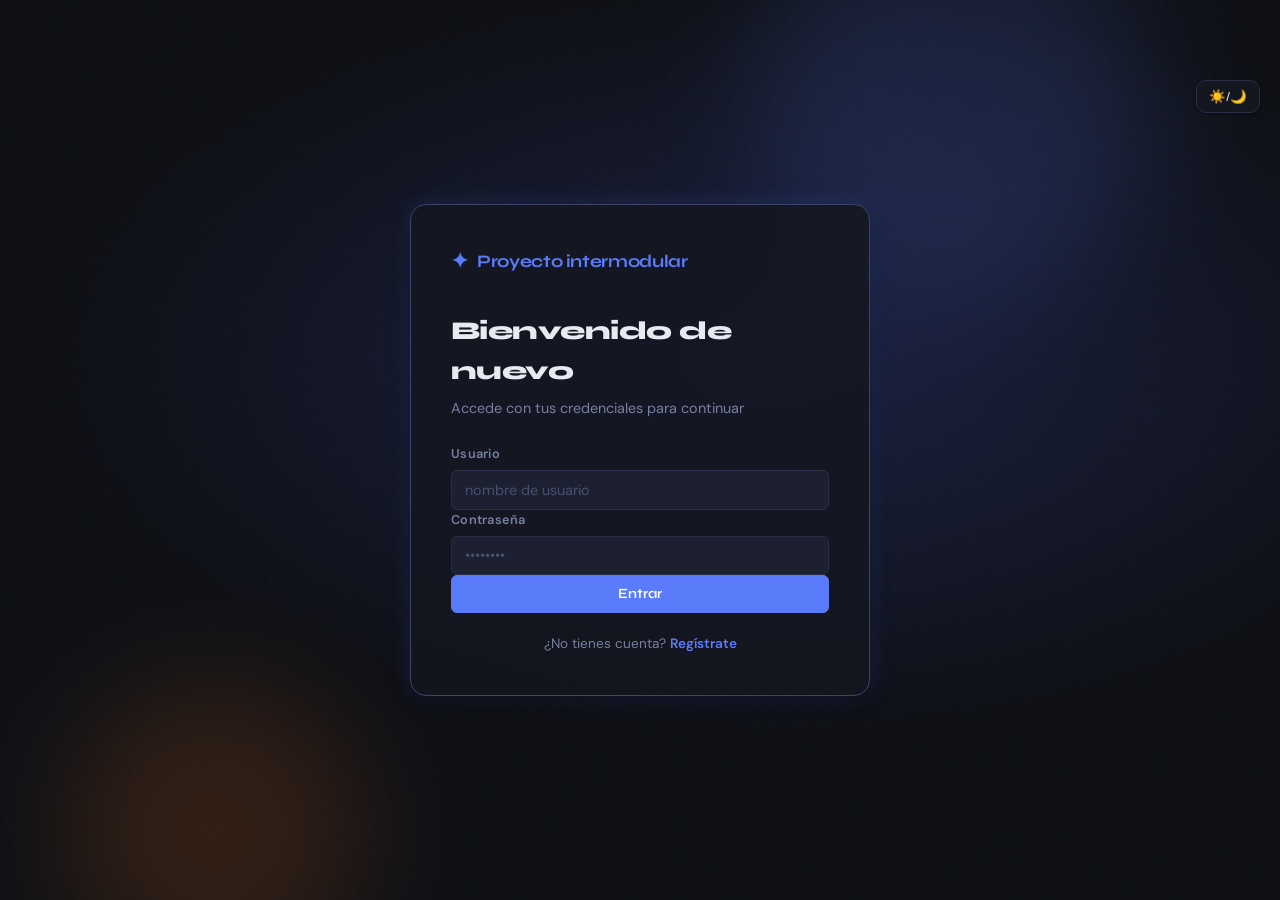
==== index.html @ 1cbaa4ee "Primer commit frontend" ====
<!DOCTYPE html>
<html lang="es">
<head>
    <meta charset="UTF-8">
    <meta name="viewport" content="width=device-width, initial-scale=1.0">
    <title>TodoList — Victor Rivera</title>
    <link rel="preconnect" href="https://fonts.googleapis.com">
    <link href="https://fonts.googleapis.com/css2?family=Syne:wght@400;600;700;800&family=DM+Sans:ital,opsz,wght@0,9..40,300;0,9..40,400;0,9..40,500;1,9..40,300&display=swap" rel="stylesheet">
    <link rel="stylesheet" href="styles.css">
</head>
<body>
<button id="btn-theme-toggle">☀️/🌙</button>

<!-- Toast notifications -->
<div id="toast-container" aria-live="polite"></div>

<!-- ═══════════════════════════ LOGIN / REGISTER VIEW ═══════════════════════════ -->
<main id="auth-view" class="view active-view">
    <div class="auth-bg">
        <div class="auth-noise"></div>
        <div class="auth-orb auth-orb--1"></div>
        <div class="auth-orb auth-orb--2"></div>
    </div>

    <div class="auth-panel">
        <div class="auth-brand">
            <span class="brand-icon">✦</span>
            <span class="brand-name">Proyecto intermodular</span>
        </div>

        <!-- LOGIN -->
        <div id="panel-login" class="auth-form-wrap">
            <h1>Bienvenido de nuevo</h1>
            <p class="auth-sub">Accede con tus credenciales para continuar</p>

            <div class="form-group">
                <label for="login-username">Usuario</label>
                <input type="text" id="login-username" placeholder="nombre de usuario" autocomplete="username">
            </div>
            <div class="form-group">
                <label for="login-password">Contraseña</label>
                <input type="password" id="login-password" placeholder="••••••••" autocomplete="current-password">
            </div>
            <button id="btn-login" class="btn btn-primary w-full">Entrar</button>

            <p class="auth-switch">¿No tienes cuenta? <a href="#" id="link-to-register">Regístrate</a></p>
        </div>

        <!-- REGISTER -->
        <div id="panel-register" class="auth-form-wrap hidden">
            <h1>Crear cuenta</h1>
            <p class="auth-sub">Únete y gestiona tus tareas</p>

            <div class="form-row">
                <div class="form-group">
                    <label for="reg-username">Usuario</label>
                    <input type="text" id="reg-username" placeholder="victor">
                </div>
                <div class="form-group">
                    <label for="reg-email">Email</label>
                    <input type="email" id="reg-email" placeholder="email@ejemplo.com">
                </div>
            </div>
            <div class="form-group">
                <label for="reg-fullname">Nombre completo</label>
                <input type="text" id="reg-fullname" placeholder="Victor Rivera">
            </div>
            <div class="form-group">
                <label for="reg-password">Contraseña</label>
                <input type="password" id="reg-password" placeholder="Mínimo 5 caracteres">
            </div>
            <button id="btn-register" class="btn btn-accent w-full">Crear cuenta</button>

            <p class="auth-switch">¿Ya tienes cuenta? <a href="#" id="link-to-login">Inicia sesión</a></p>
        </div>
    </div>
</main>

<!-- ═══════════════════════════ APP VIEW ═══════════════════════════ -->
<div id="app-view" class="view">

    <!-- Header -->
    <header class="app-header">
        <div class="header-brand">
            <span class="brand-icon">✦</span>
            <span class="brand-name">Proyecto intermodular</span>
        </div>
        <div class="header-user">
            <span id="user-greeting">Hola</span>
            <span id="user-role-badge" class="role-badge">USER</span>
        </div>
        <button id="btn-logout" class="btn btn-ghost">Salir →</button>
    </header>

    <!-- Layout principal -->
    <div class="app-layout">

        <!-- ─── SIDEBAR ─── -->
        <aside class="sidebar">

            <!-- Dashboard Stats -->
            <section class="widget">
                <h3 class="widget-title">Panel</h3>
                <div class="stats-grid">
                    <div class="stat-card">
                        <span class="stat-num" id="stat-total">0</span>
                        <span class="stat-label">Total</span>
                    </div>
                    <div class="stat-card stat-card--green">
                        <span class="stat-num" id="stat-completed">0</span>
                        <span class="stat-label">Hechas</span>
                    </div>
                    <div class="stat-card stat-card--amber">
                        <span class="stat-num" id="stat-pending">0</span>
                        <span class="stat-label">Pendientes</span>
                    </div>
                    <div class="stat-card stat-card--red">
                        <span class="stat-num" id="stat-overdue">0</span>
                        <span class="stat-label">Vencidas</span>
                    </div>
                </div>
                <div class="stat-extra" id="stat-today-wrap">
                    <span>Creadas hoy:</span>
                    <strong id="stat-today">0</strong>
                </div>
            </section>

            <!-- Categorías -->
            <section class="widget">
                <h3 class="widget-title">Categorías</h3>
                <div id="admin-cat-form" class="hidden">
                    <div class="inline-form">
                        <input type="text" id="nueva-cat-titulo" placeholder="Nueva categoría…">
                        <button id="btn-crear-cat" class="btn btn-sm btn-primary">+</button>
                    </div>
                </div>
                <div id="cat-list" class="chip-list"></div>
            </section>

            <!-- Tags -->
            <section class="widget">
                <h3 class="widget-title">Mis Tags</h3>
                <div class="inline-form">
                    <input type="text" id="nuevo-tag-nombre" placeholder="Nuevo tag…">
                    <button id="btn-crear-tag" class="btn btn-sm btn-accent">+</button>
                </div>
                <div id="tags-container" class="chip-list mt-2"></div>
            </section>

            <!-- Perfil -->
            <section class="widget">
                <h3 class="widget-title">Mi Perfil</h3>
                <div class="form-group">
                    <label>Email</label>
                    <input type="email" id="profile-email" placeholder="nuevo@email.com">
                </div>
                <div class="form-group">
                    <label>Nombre completo</label>
                    <input type="text" id="profile-fullname" placeholder="Nombre Apellidos">
                </div>
                <div class="form-group">
                    <label>Nueva contraseña</label>
                    <input type="password" id="profile-password" placeholder="Dejar vacío para no cambiar">
                </div>
                <button id="btn-update-profile" class="btn btn-sm btn-ghost w-full">Guardar cambios</button>
            </section>

        </aside>

        <!-- ─── CONTENIDO PRINCIPAL ─── -->
        <main class="main-content">

            <!-- Formulario crear/editar tarea -->
            <section class="card" id="section-form">
                <div class="card-header">
                    <h3 id="form-title">Nueva tarea</h3>
                    <button id="btn-cancel-edit" class="btn btn-ghost btn-sm hidden">✕ Cancelar</button>
                </div>

                <div class="form-grid-3">
                    <div class="form-group span-2">
                        <label for="tarea-titulo">Título <span class="required">*</span></label>
                        <input type="text" id="tarea-titulo" placeholder="¿Qué hay que hacer?">
                        <span class="error-msg" id="error-titulo">El título es obligatorio.</span>
                    </div>
                    <div class="form-group">
                        <label for="tarea-deadline">Deadline</label>
                        <input type="datetime-local" id="tarea-deadline">
                    </div>
                    <div class="form-group span-3">
                        <label for="tarea-descripcion">Descripción</label>
                        <textarea id="tarea-descripcion" rows="2" placeholder="Detalles adicionales…"></textarea>
                    </div>
                    <div class="form-group">
                        <label for="tarea-prioridad">Prioridad</label>
                        <select id="tarea-prioridad">
                            <option value="LOW">🟢 Baja</option>
                            <option value="MEDIUM" selected>🟡 Media</option>
                            <option value="HIGH">🟠 Alta</option>
                            <option value="CRITICAL">🔴 Crítica</option>
                        </select>
                    </div>
                    <div class="form-group">
                        <label for="tarea-status">Estado</label>
                        <select id="tarea-status">
                            <option value="PENDING">Pendiente</option>
                            <option value="IN_PROGRESS">En progreso</option>
                            <option value="PARTIALLY_DONE">Parcialmente hecha</option>
                            <option value="DONE">Completada</option>
                        </select>
                    </div>
                    <div class="form-group">
                        <label for="tarea-categoria">Categoría</label>
                        <select id="tarea-categoria">
                            <option value="">Sin categoría</option>
                        </select>
                    </div>
                </div>
                <div class="form-actions">
                    <button id="btn-guardar-tarea" class="btn btn-primary">Guardar tarea</button>
                </div>
            </section>

            <!-- Buscador -->
            <section class="card">
                <div class="card-header">
                    <h3>Buscador</h3>
                    <button id="btn-limpiar-filtros" class="btn btn-ghost btn-sm">Limpiar filtros</button>
                </div>

                <div class="search-controls">
                    <div class="form-group">
                        <label for="search-type">Filtrar por</label>
                        <select id="search-type">
                            <option value="all">Todas las tareas</option>
                            <option value="title">Título contiene…</option>
                            <option value="description">Descripción contiene…</option>
                            <option value="completed">Estado completado</option>
                            <option value="priority">Prioridad exacta</option>
                            <option value="status">Estado de progreso</option>
                            <option value="category">Categoría</option>
                            <option value="deadlineBefore">Deadline antes de…</option>
                            <option value="deadlineAfter">Deadline después de…</option>
                            <option value="overdue">Vencidas e incompletas</option>
                            <option value="byTag">Por tag (nombre)</option>
                            <option value="byTags">Por varios tags (IDs)</option>
                        </select>
                    </div>

                    <div class="form-group" id="search-param-wrap">
                        <!-- texto -->
                        <label id="search-label">Criterio</label>
                        <input type="text"  id="search-text"     placeholder="Escribe para buscar…" class="hidden">
                        <input type="datetime-local" id="search-date" class="hidden" title="Fecha" aria-labelledby="search-label">
                        <select id="search-completed-sel" class="hidden" aria-label="Estado completado" title="Estado completado">
                            <option value="true">Completadas</option>
                            <option value="false">Pendientes</option>
                        </select>
                        <select id="search-priority-sel" class="hidden" title="Prioridad" aria-label="Prioridad">
                            <option value="LOW">Baja</option>
                            <option value="MEDIUM">Media</option>
                            <option value="HIGH">Alta</option>
                            <option value="CRITICAL">Crítica</option>
                        </select>
                        <select id="search-status-sel" class="hidden" title="Estado" aria-label="Estado">
                            <option value="PENDING">Pendiente</option>
                            <option value="IN_PROGRESS">En progreso</option>
                            <option value="PARTIALLY_DONE">Parcialmente hecha</option>
                            <option value="DONE">Completada</option>
                        </select>
                        <select id="search-category-sel" class="hidden" title="Categoría" aria-label="Categoría"></select>
                        <input type="text" id="search-tagids" placeholder="IDs separados por coma: 1,2,3" class="hidden">
                    </div>

                    <div class="form-group search-btn-wrap">
                        <label>&nbsp;</label>
                        <button id="btn-buscar" class="btn btn-primary">Buscar</button>
                    </div>
                </div>
            </section>

            <!-- Lista de tareas -->
            <section class="card">
                <div class="card-header">
                    <h3>Tareas <span id="tasks-count" class="count-badge">0</span></h3>
                </div>
                <div id="lista-tareas" class="task-list">
                    <p class="empty-state">Cargando tareas…</p>
                </div>
            </section>

        </main>
    </div>
</div>

<!-- Modal editar tarea (no visible por defecto) -->
<div id="modal-overlay" class="modal-overlay hidden">
    <div class="modal">
        <div class="modal-header">
            <h3>Editar tarea</h3>
            <button id="modal-close" class="btn btn-ghost btn-sm">✕</button>
        </div>
        <div class="modal-body">
            <div class="form-group">
                <label for="modal-titulo">Título</label>
                <input type="text" id="modal-titulo" title="Título de la tarea" placeholder="Introduce el título de la tarea" aria-label="Título de la tarea">
            </div>
            <div class="form-group">
                <label for="modal-descripcion">Descripción</label>
                <textarea id="modal-descripcion" rows="2" title="Descripción" placeholder="Descripción de la tarea"></textarea>
            </div>
            <div class="form-row">
                <div class="form-group">
                    <label>Prioridad</label>
                    <select id="modal-prioridad" aria-label="Prioridad" title="Prioridad">
                        <option value="LOW">Baja</option>
                        <option value="MEDIUM">Media</option>
                        <option value="HIGH">Alta</option>
                        <option value="CRITICAL">Crítica</option>
                    </select>
                </div>
                <div class="form-group">
                    <label for="modal-status">Estado</label>
                    <select id="modal-status" aria-label="Estado">
                        <option value="PENDING">Pendiente</option>
                        <option value="IN_PROGRESS">En progreso</option>
                        <option value="PARTIALLY_DONE">Parcialmente hecha</option>
                        <option value="DONE">Completada</option>
                    </select>
                </div>
            </div>
            <div class="form-row">
                <div class="form-group">
                    <label for="modal-deadline">Deadline</label>
                    <input type="datetime-local" id="modal-deadline" title="Fecha y hora límite" placeholder="AAAA-MM-DDTHH:MM">
                </div>
                <div class="form-group">
                    <label>Categoría</label>
                    <select id="modal-categoria" title="Categoría">
                        <option value="">Sin categoría</option>
                    </select>
                </div>
            </div>
        </div>
        <div class="modal-footer">
            <button id="modal-cancel" class="btn btn-ghost">Cancelar</button>
            <button id="modal-save" class="btn btn-primary">Guardar cambios</button>
        </div>
    </div>
</div>

<script src="app.js"></script>
</body>
</html>
---- styles.css ----
/*
   TodoList — Victor Rivera
*/

:root {
    /* Paleta */
    --bg:          #0d0f14;
    --surface:     #141720;
    --surface-2:   #1c2030;
    --surface-3:   #242840;
    --border:      #2a2f45;
    --border-lit:  #3d4468;

    /* Acentos */
    --accent:      #5b7cfa;
    --accent-glow: rgba(91, 124, 250, 0.25);
    --accent-2:    #f97316;
    --green:       #22c55e;
    --amber:       #f59e0b;
    --red:         #ef4444;

    /* Texto */
    --text:        #e8eaf2;
    --text-muted:  #7880a0;
    --text-dim:    #4a5070;

    /* Radios */
    --r-sm: 6px;
    --r-md: 10px;
    --r-lg: 16px;

    /* Sombras */
    --shadow-sm: 0 1px 3px rgba(0,0,0,0.4);
    --shadow-md: 0 4px 16px rgba(0,0,0,0.5);
    --shadow-glow: 0 0 20px var(--accent-glow);

    /* Fondos especiales (Nuevas variables) */
    --panel-bg:    rgba(20, 23, 32, 0.85);
    --overlay-bg:  rgba(0, 0, 0, 0.7);
}

/* ─── Reset ─── */
*, *::before, *::after { box-sizing: border-box; margin: 0; padding: 0; }

html { scroll-behavior: smooth; }

body {
    font-family: 'DM Sans', sans-serif;
    background: var(--bg);
    color: var(--text);
    line-height: 1.6;
    min-height: 100vh;
    font-size: 15px;
}

h1, h2, h3, .brand-name {
    font-family: 'Syne', sans-serif;
    letter-spacing: -0.02em;
}

/* ─── Utilidades ─── */
.hidden      { display: none !important; }
.w-full      { width: 100%; }
.mt-2        { margin-top: 0.5rem; }
.mt-4        { margin-top: 1rem; }
.required    { color: var(--accent-2); }

/* ─── Vistas ─── */
.view { display: none; min-height: 100vh; }
.active-view { display: block; }
#auth-view.active-view { display: flex; align-items: center; justify-content: center; position: relative; overflow: hidden; }

/* ═══════════════════════
   AUTH VIEW
════════════════════════ */
.auth-bg {
    position: absolute; inset: 0; z-index: 0;
    background: radial-gradient(ellipse 80% 60% at 60% 40%, #1a2040 0%, var(--bg) 70%);
}
.auth-noise {
    position: absolute; inset: 0;
    background-image: url("data:image/svg+xml,%3Csvg viewBox='0 0 200 200' xmlns='http://www.w3.org/2000/svg'%3E%3Cfilter id='n'%3E%3CfeTurbulence type='fractalNoise' baseFrequency='0.9' numOctaves='4' stitchTiles='stitch'/%3E%3C/filter%3E%3Crect width='100%25' height='100%25' filter='url(%23n)' opacity='0.04'/%3E%3C/svg%3E");
    opacity: 0.4;
}
.auth-orb {
    position: absolute; border-radius: 50%;
    filter: blur(60px); opacity: 0.15;
    animation: float 8s ease-in-out infinite;
}
.auth-orb--1 {
    width: 400px; height: 400px;
    background: var(--accent);
    top: -100px; right: 10%;
    animation-delay: 0s;
}
.auth-orb--2 {
    width: 300px; height: 300px;
    background: var(--accent-2);
    bottom: -80px; left: 5%;
    animation-delay: -4s;
}
@keyframes float {
    0%, 100% { transform: translateY(0) scale(1); }
    50%       { transform: translateY(-30px) scale(1.05); }
}

.auth-panel {
    position: relative; z-index: 1;
    background: var(--panel-bg);
    -webkit-backdrop-filter: blur(20px);
    backdrop-filter: blur(20px);
    border: 1px solid var(--border-lit);
    border-radius: var(--r-lg);
    padding: 2.5rem;
    width: 100%;
    max-width: 460px;
    box-shadow: var(--shadow-md), var(--shadow-glow);
    animation: fadeUp 0.4s ease-out;
}
@keyframes fadeUp {
    from { opacity: 0; transform: translateY(20px); }
    to   { opacity: 1; transform: translateY(0); }
}

.auth-brand {
    display: flex; align-items: center; gap: 0.5rem;
    font-family: 'Syne', sans-serif;
    font-size: 1.1rem; font-weight: 700;
    color: var(--accent);
    margin-bottom: 2rem;
}
.brand-icon { font-size: 1.3rem; }

.auth-form-wrap h1 { font-size: 1.6rem; font-weight: 800; margin-bottom: 0.3rem; }
.auth-sub { color: var(--text-muted); font-size: 0.9rem; margin-bottom: 1.5rem; }
.auth-switch { text-align: center; font-size: 0.85rem; color: var(--text-muted); margin-top: 1.25rem; }
.auth-switch a { color: var(--accent); text-decoration: none; font-weight: 600; }
.auth-switch a:hover { text-decoration: underline; }

/* ═══════════════════════
   APP HEADER
════════════════════════ */
.app-header {
    display: flex; align-items: center; gap: 1rem;
    padding: 0.9rem 2rem;
    background: var(--surface);
    border-bottom: 1px solid var(--border);
    position: sticky; top: 0; z-index: 100;
    box-shadow: var(--shadow-sm);
}
.header-brand {
    display: flex; align-items: center; gap: 0.4rem;
    font-family: 'Syne', sans-serif;
    font-weight: 700; font-size: 1rem;
    color: var(--accent); flex: 0 0 auto;
}
.header-user {
    display: flex; align-items: center; gap: 0.5rem;
    flex: 1;
    color: var(--text-muted);
    font-size: 0.9rem;
}
#user-greeting { font-weight: 500; color: var(--text); }
.role-badge {
    padding: 0.15rem 0.5rem; border-radius: 20px;
    font-size: 0.7rem; font-weight: 700; font-family: 'Syne', sans-serif;
    background: var(--surface-3); color: var(--accent);
    border: 1px solid var(--border-lit);
}
.role-badge.ADMIN  { background: rgba(249,115,22,0.15); color: var(--accent-2); border-color: var(--accent-2); }
.role-badge.GESTOR { background: rgba(34,197,94,0.15);  color: var(--green);    border-color: var(--green); }

/* ═══════════════════════
   APP LAYOUT
════════════════════════ */
.app-layout {
    display: grid;
    grid-template-columns: 1fr;
    gap: 1.5rem;
    padding: 1.5rem;
    max-width: 1400px;
    margin: 0 auto;
}
@media (min-width: 1024px) {
    .app-layout { grid-template-columns: 300px 1fr; }
}

/* ─── Sidebar ─── */
.sidebar { display: flex; flex-direction: column; gap: 1rem; }

.widget {
    background: var(--surface);
    border: 1px solid var(--border);
    border-radius: var(--r-md);
    padding: 1.25rem;
}
.widget-title {
    font-size: 0.75rem; font-weight: 700;
    text-transform: uppercase; letter-spacing: 0.1em;
    color: var(--text-muted);
    margin-bottom: 1rem;
    font-family: 'Syne', sans-serif;
}

/* Stats */
.stats-grid {
    display: grid; grid-template-columns: 1fr 1fr;
    gap: 0.5rem; margin-bottom: 0.75rem;
}
.stat-card {
    background: var(--surface-2);
    border: 1px solid var(--border);
    border-radius: var(--r-sm);
    padding: 0.75rem;
    text-align: center;
}
.stat-card--green { border-color: rgba(34,197,94,0.3); }
.stat-card--amber { border-color: rgba(245,158,11,0.3); }
.stat-card--red   { border-color: rgba(239,68,68,0.3); }
.stat-num {
    display: block;
    font-family: 'Syne', sans-serif;
    font-size: 1.8rem; font-weight: 800;
    line-height: 1.1;
}
.stat-card--green .stat-num { color: var(--green); }
.stat-card--amber .stat-num { color: var(--amber); }
.stat-card--red   .stat-num { color: var(--red); }
.stat-label { font-size: 0.72rem; color: var(--text-muted); text-transform: uppercase; letter-spacing: 0.05em; }
.stat-extra {
    display: flex; justify-content: space-between;
    font-size: 0.8rem; color: var(--text-muted);
    padding-top: 0.5rem;
    border-top: 1px solid var(--border);
}

/* --- Chips / Tags List --- */
.chip-list { 
    display: flex; 
    flex-wrap: wrap; 
    gap: 0.5rem; 
}

/* Estilo base de todos los chips */
.chip {
    display: inline-flex; 
    align-items: center; 
    gap: 0.4rem;
    padding: 0.3rem 0.8rem; 
    border-radius: 20px;
    font-size: 0.75rem; 
    font-weight: 600;
    border: 1px solid var(--border);
    background: var(--surface-3); 
    color: var(--text-muted);
    cursor: pointer; /* Cambiado a pointer porque ahora son interactivos */
    transition: all 0.2s ease;
}

.chip:hover { 
    border-color: var(--accent); 
    color: var(--text); 
}

/* Variante específica para Tags (Color azulado) */
.chip.tag { 
    color: var(--accent); 
    border-color: rgba(91,124,250,0.3); 
    background: rgba(91,124,250,0.08); 
}

.chip.tag:hover { 
    background: rgba(91,124,250,0.18); 
}

/* ESTADO ACTIVO (Lo más importante para tu filtro) */
/* Al ponerlo al final, sobreescribe los colores de .tag o .chip normal */
.chip.active {
    background-color: var(--primary-color, #3b82f6) !important;
    color: white !important;
    border-color: var(--primary-color, #3b82f6) !important;
}

/* Elementos adicionales */
.chip-del { 
    cursor: pointer; 
    color: var(--text-dim); 
    font-size: 0.8rem; 
    padding-left: 2px;
}
.chip-del:hover { color: var(--red); }

.inline-form { display: flex; gap: 0.4rem; }
.inline-form input { flex: 1; }

/* ─── Contenido principal ─── */
.main-content { display: flex; flex-direction: column; gap: 1rem; }

/* Cards */
.card {
    background: var(--surface);
    border: 1px solid var(--border);
    border-radius: var(--r-md);
    padding: 1.5rem;
}
.card-header {
    display: flex; justify-content: space-between; align-items: center;
    margin-bottom: 1.25rem;
    padding-bottom: 0.75rem;
    border-bottom: 1px solid var(--border);
}
.card-header h3 { font-size: 1rem; font-weight: 700; }
.count-badge {
    display: inline-block;
    background: var(--surface-3); color: var(--text-muted);
    font-size: 0.72rem; font-weight: 700;
    padding: 0.1rem 0.45rem; border-radius: 20px;
    border: 1px solid var(--border);
    font-family: 'Syne', sans-serif;
    vertical-align: middle; margin-left: 0.4rem;
}

/* ─── Grids formulario ─── */
.form-grid-3 {
    display: grid;
    grid-template-columns: 1fr;
    gap: 0.75rem;
}
@media (min-width: 768px) {
    .form-grid-3 { grid-template-columns: 1fr 1fr 1fr; }
    .span-2 { grid-column: span 2; }
    .span-3 { grid-column: span 3; }
}
.form-row {
    display: grid; grid-template-columns: 1fr 1fr;
    gap: 0.75rem;
}
.form-group { display: flex; flex-direction: column; gap: 0.35rem; }
.form-group label { font-size: 0.8rem; font-weight: 600; color: var(--text-muted); letter-spacing: 0.02em; }
.form-actions { display: flex; justify-content: flex-end; padding-top: 1rem; border-top: 1px solid var(--border); margin-top: 0.75rem; }
.error-msg { color: var(--red); font-size: 0.78rem; display: none; }
.error-msg.visible { display: block; }

/* ─── Search controls ─── */
.search-controls {
    display: grid;
    grid-template-columns: 1fr;
    gap: 0.75rem;
    align-items: end;
}
@media (min-width: 768px) {
    .search-controls { grid-template-columns: 200px 1fr auto; }
}
.search-btn-wrap { display: flex; align-items: flex-end; }

/* ═══════════════════════
   INPUTS & SELECTS
════════════════════════ */
input, select, textarea {
    background: var(--surface-2);
    border: 1px solid var(--border);
    border-radius: var(--r-sm);
    color: var(--text);
    font-family: 'DM Sans', sans-serif;
    font-size: 0.9rem;
    padding: 0.6rem 0.8rem;
    transition: border-color 0.15s, box-shadow 0.15s;
    width: 100%;
}
input::placeholder, textarea::placeholder { color: var(--text-dim); }
input:focus, select:focus, textarea:focus {
    outline: none;
    border-color: var(--accent);
    box-shadow: 0 0 0 3px var(--accent-glow);
}
select option { background: var(--surface-2); }
textarea { resize: vertical; min-height: 60px; }
input[type="datetime-local"]::-webkit-calendar-picker-indicator { filter: invert(0.5); }

/* ═══════════════════════
   BUTTONS
════════════════════════ */
.btn {
    display: inline-flex; align-items: center; justify-content: center; gap: 0.4rem;
    padding: 0.6rem 1.2rem;
    border: 1px solid transparent;
    border-radius: var(--r-sm);
    font-family: 'Syne', sans-serif;
    font-weight: 600; font-size: 0.88rem;
    cursor: pointer;
    transition: background 0.15s, box-shadow 0.15s, transform 0.1s;
    white-space: nowrap;
}
.btn:active { transform: translateY(1px); }

.btn-primary {
    background: var(--accent); color: #fff;
    border-color: var(--accent);
}
.btn-primary:hover { background: #4a6be8; box-shadow: 0 0 12px var(--accent-glow); }

.btn-accent {
    background: var(--accent-2); color: #fff;
    border-color: var(--accent-2);
}
.btn-accent:hover { background: #e86412; }

.btn-ghost {
    background: transparent; color: var(--text-muted);
    border-color: var(--border);
}
.btn-ghost:hover { background: var(--surface-2); color: var(--text); border-color: var(--border-lit); }

.btn-danger { background: var(--red); color: #fff; border-color: var(--red); }
.btn-danger:hover { background: #dc2626; }

.btn-success { background: var(--green); color: #fff; border-color: var(--green); }
.btn-success:hover { background: #16a34a; }

.btn-sm { padding: 0.4rem 0.8rem; font-size: 0.8rem; }

/* 
   TASK LIST
*/
.task-list { display: flex; flex-direction: column; gap: 0.6rem; }

.task-item {
    display: flex;
    align-items: flex-start;
    gap: 1rem;
    background: var(--surface-2);
    border: 1px solid var(--border);
    border-radius: var(--r-md);
    padding: 1rem 1.1rem;
    transition: border-color 0.15s, transform 0.15s;
    animation: slideIn 0.2s ease-out;
}
.task-item:hover { border-color: var(--border-lit); transform: translateX(2px); }
.task-item.is-done {
    opacity: 0.55;
    background: var(--surface);
    border-style: dashed;
}
.task-item.is-done .task-title { text-decoration: line-through; color: var(--text-muted); }

@keyframes slideIn {
    from { opacity: 0; transform: translateY(8px); }
    to   { opacity: 1; transform: translateY(0); }
}

/* Prioridad lateral */
.task-priority-bar {
    flex: 0 0 4px; align-self: stretch;
    border-radius: 4px; background: var(--border);
}
.task-priority-bar.LOW      { background: var(--green); }
.task-priority-bar.MEDIUM   { background: var(--amber); }
.task-priority-bar.HIGH     { background: var(--accent-2); }
.task-priority-bar.CRITICAL { background: var(--red); }

.task-body { flex: 1; min-width: 0; }
.task-title { font-size: 1rem; font-weight: 600; font-family: 'Syne', sans-serif; margin-bottom: 0.2rem; white-space: nowrap; overflow: hidden; text-overflow: ellipsis; }
.task-desc  { font-size: 0.85rem; color: var(--text-muted); margin-bottom: 0.5rem; display: -webkit-box; -webkit-line-clamp: 2; -webkit-box-orient: vertical; overflow: hidden; }
.task-meta  { display: flex; flex-wrap: wrap; gap: 0.35rem; align-items: center; }

.badge {
    display: inline-block;
    padding: 0.15rem 0.5rem; border-radius: 4px;
    font-size: 0.72rem; font-weight: 700;
    font-family: 'Syne', sans-serif;
    border: 1px solid;
}
/* Prioridad */
.badge.p-LOW      { background: rgba(34,197,94,0.1);  color: #4ade80;  border-color: rgba(34,197,94,0.3); }
.badge.p-MEDIUM   { background: rgba(245,158,11,0.1); color: #fbbf24;  border-color: rgba(245,158,11,0.3); }
.badge.p-HIGH     { background: rgba(249,115,22,0.1); color: #fb923c;  border-color: rgba(249,115,22,0.3); }
.badge.p-CRITICAL { background: rgba(239,68,68,0.1);  color: #f87171;  border-color: rgba(239,68,68,0.3); }
/* Status */
.badge.s-PENDING        { background: rgba(148,163,184,0.1); color: #94a3b8; border-color: rgba(148,163,184,0.2); }
.badge.s-IN_PROGRESS    { background: rgba(91,124,250,0.1);  color: #818cf8; border-color: rgba(91,124,250,0.25); }
.badge.s-PARTIALLY_DONE { background: rgba(245,158,11,0.1);  color: #fbbf24; border-color: rgba(245,158,11,0.3); }
.badge.s-DONE           { background: rgba(34,197,94,0.1);   color: #4ade80; border-color: rgba(34,197,94,0.3); }
/* Categoría / tag */
.badge.cat { background: rgba(91,124,250,0.08); color: var(--accent); border-color: rgba(91,124,250,0.25); }
.badge.tag { background: rgba(249,115,22,0.08); color: var(--accent-2); border-color: rgba(249,115,22,0.25); }
/* Deadline */
.badge.deadline       { background: var(--surface-3); color: var(--text-muted); border-color: var(--border); font-weight: 400; }
.badge.deadline.overdue { background: rgba(239,68,68,0.1); color: var(--red); border-color: rgba(239,68,68,0.3); }

.task-actions { display: flex; gap: 0.35rem; flex-shrink: 0; }

/* Empty state */
.empty-state {
    text-align: center; color: var(--text-dim);
    padding: 2.5rem; font-size: 0.9rem;
}

/* ═══════════════════════
   MODAL
════════════════════════ */
.modal-overlay {
    position: fixed; inset: 0; z-index: 200;
    background: var(--overlay-bg);
    -webkit-backdrop-filter: blur(4px);
    backdrop-filter: blur(4px);
    display: flex; align-items: center; justify-content: center;
    padding: 1rem;
    animation: fadeIn 0.15s ease-out;
}
@keyframes fadeIn { from { opacity: 0; } to { opacity: 1; } }

.modal {
    background: var(--surface);
    border: 1px solid var(--border-lit);
    border-radius: var(--r-lg);
    width: 100%; max-width: 520px;
    box-shadow: var(--shadow-md), var(--shadow-glow);
    animation: fadeUp 0.2s ease-out;
}
.modal-header {
    display: flex; justify-content: space-between; align-items: center;
    padding: 1.25rem 1.5rem;
    border-bottom: 1px solid var(--border);
}
.modal-header h3 { font-size: 1.05rem; }
.modal-body { padding: 1.25rem 1.5rem; display: flex; flex-direction: column; gap: 0.75rem; }
.modal-footer {
    display: flex; justify-content: flex-end; gap: 0.5rem;
    padding: 1rem 1.5rem;
    border-top: 1px solid var(--border);
}

/* ═══════════════════════
   TOASTS
════════════════════════ */
#toast-container {
    position: fixed; bottom: 1.5rem; right: 1.5rem;
    z-index: 9999;
    display: flex; flex-direction: column; gap: 0.5rem;
    pointer-events: none;
}
.toast {
    padding: 0.7rem 1.1rem;
    border-radius: var(--r-sm);
    font-size: 0.88rem; font-weight: 500;
    box-shadow: var(--shadow-md);
    animation: slideIn 0.2s ease-out;
    pointer-events: auto;
    border-left: 3px solid var(--accent);
    background: var(--surface-2);
    color: var(--text);
    max-width: 320px;
}
.toast.success { border-color: var(--green); }
.toast.error   { border-color: var(--red);   background: rgba(239,68,68,0.1); }
.toast.info    { border-color: var(--accent); }

/*
cambiar tema
*/
/* --- MODO CLARO DEFINITIVO --- */
body.light-theme {
    --bg:          #f1f5f9;
    --surface:     #ffffff;
    --surface-2:   #e2e8f0;
    --surface-3:   #cbd5e1;
    --border:      #e2e8f0;
    --border-lit:  #cbd5e1;

    --text:        #0f172a;
    --text-muted:  #475569;
    --text-dim:    #94a3b8;

    --shadow-sm:   0 1px 3px rgba(0,0,0,0.1);
    --shadow-md:   0 4px 16px rgba(0,0,0,0.08);
    
    /* Fondos claros con transparencia */
    --panel-bg:    rgba(255, 255, 255, 0.85);
    --overlay-bg:  rgba(0, 0, 0, 0.3);
}

/* Ajuste del botón */
#btn-theme-toggle {
    position: fixed;
    top: 80px;
    right: 20px;
    z-index: 9999;
    background: var(--surface);
    color: var(--text);
    border: 1px solid var(--border);
    padding: 8px 12px;
    border-radius: var(--r-md);
    cursor: pointer;
    box-shadow: var(--shadow-sm);
    transition: all 0.2s;
}

#btn-theme-toggle:hover {
    background: var(--surface-2);
}
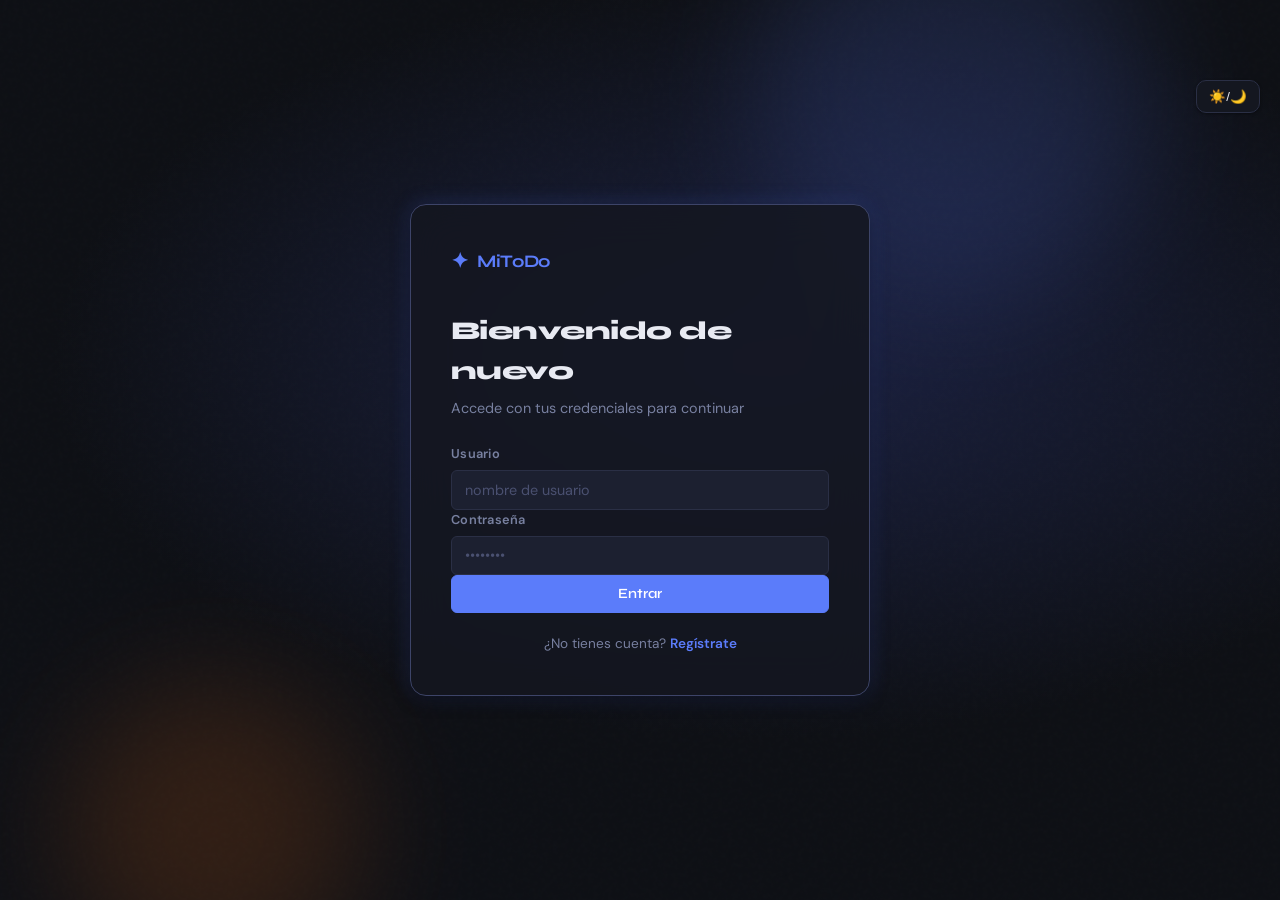
==== commit 2dba5a31: "actualizar nombre" ====
--- a/index.html
+++ b/index.html
@@ -25,7 +25,7 @@
     <div class="auth-panel">
         <div class="auth-brand">
             <span class="brand-icon">✦</span>
-            <span class="brand-name">Proyecto intermodular</span>
+            <span class="brand-name">MiToDo</span>
         </div>
 
         <!-- LOGIN -->
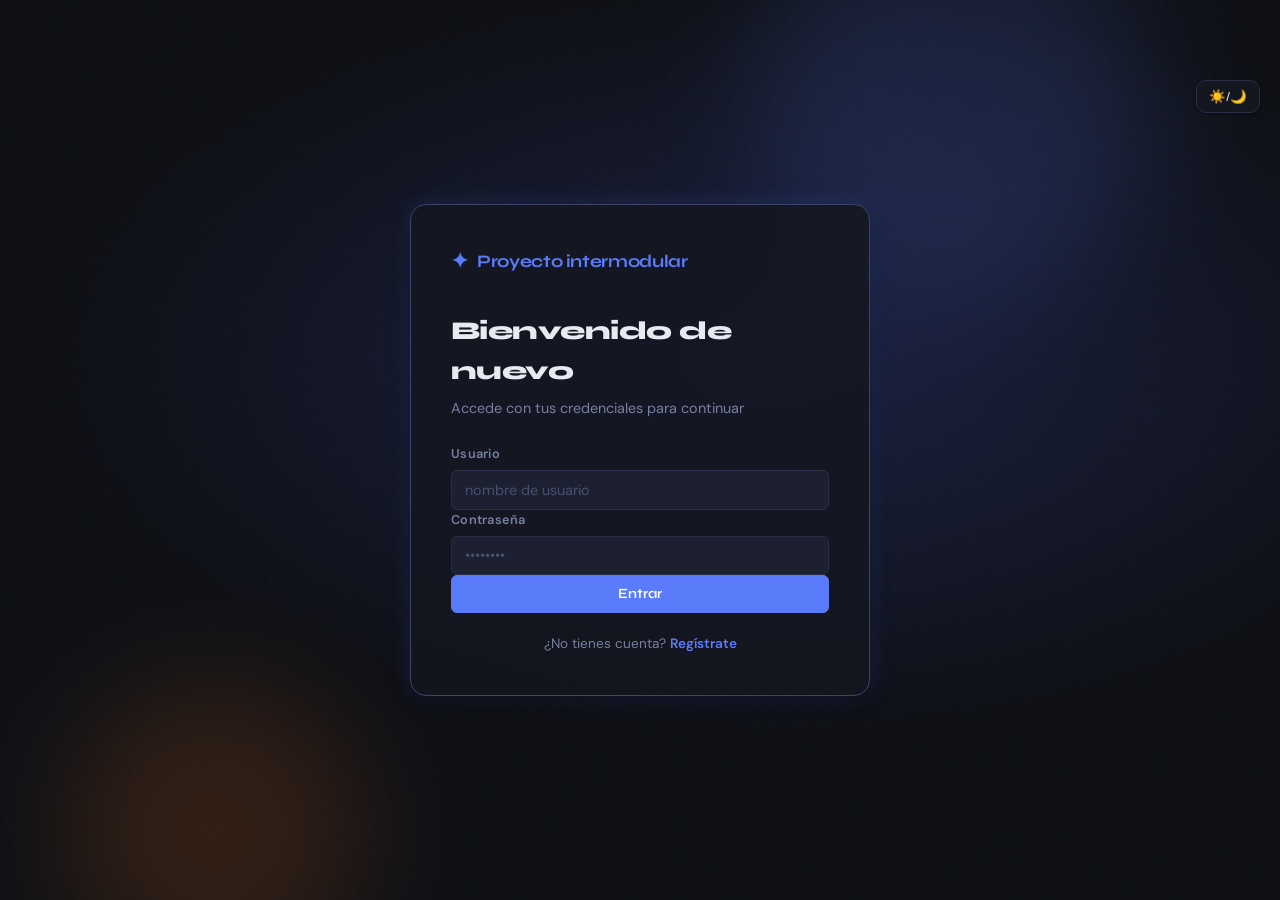
==== commit fe64018d: "Merge branch 'main' of https://github.com/victorrl72/mitodo-frontend" ====
--- a/index.html
+++ b/index.html
@@ -25,7 +25,7 @@
     <div class="auth-panel">
         <div class="auth-brand">
             <span class="brand-icon">✦</span>
-            <span class="brand-name">MiToDo</span>
+            <span class="brand-name">Proyecto intermodular</span>
         </div>
 
         <!-- LOGIN -->
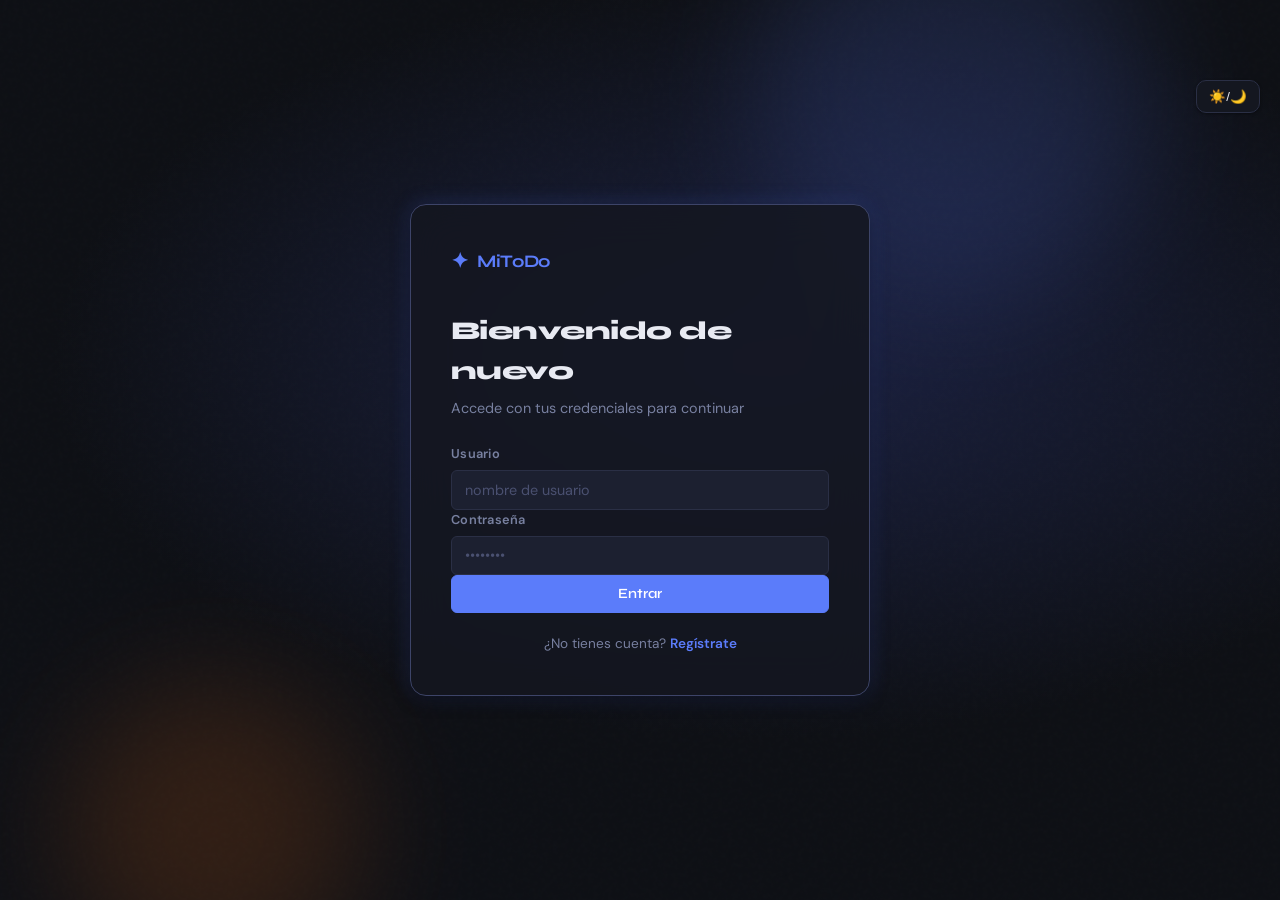
==== commit 67ed02a2: "cambio de nombre" ====
--- a/index.html
+++ b/index.html
@@ -25,7 +25,7 @@
     <div class="auth-panel">
         <div class="auth-brand">
             <span class="brand-icon">✦</span>
-            <span class="brand-name">Proyecto intermodular</span>
+            <span class="brand-name">MiToDo</span>
         </div>
 
         <!-- LOGIN -->
@@ -83,7 +83,7 @@
     <header class="app-header">
         <div class="header-brand">
             <span class="brand-icon">✦</span>
-            <span class="brand-name">Proyecto intermodular</span>
+            <span class="brand-name">MiToDo</span>
         </div>
         <div class="header-user">
             <span id="user-greeting">Hola</span>
